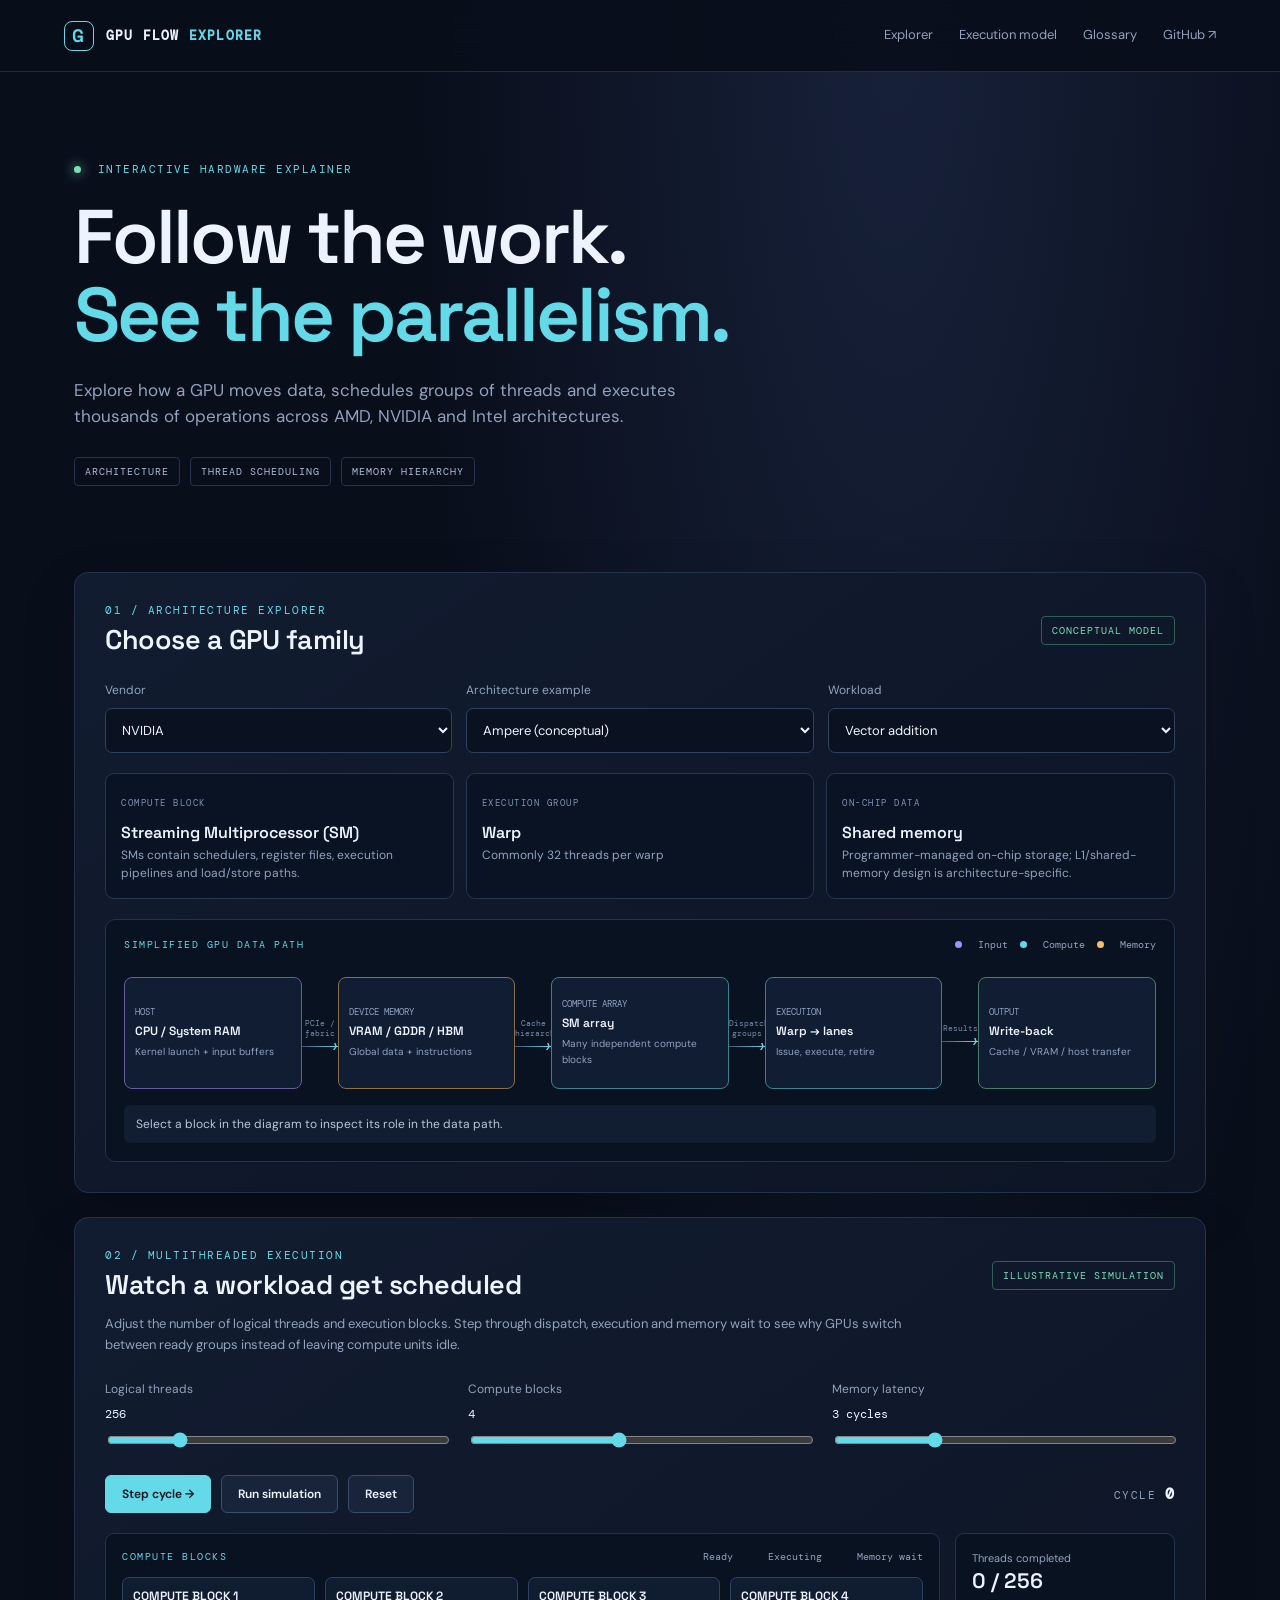
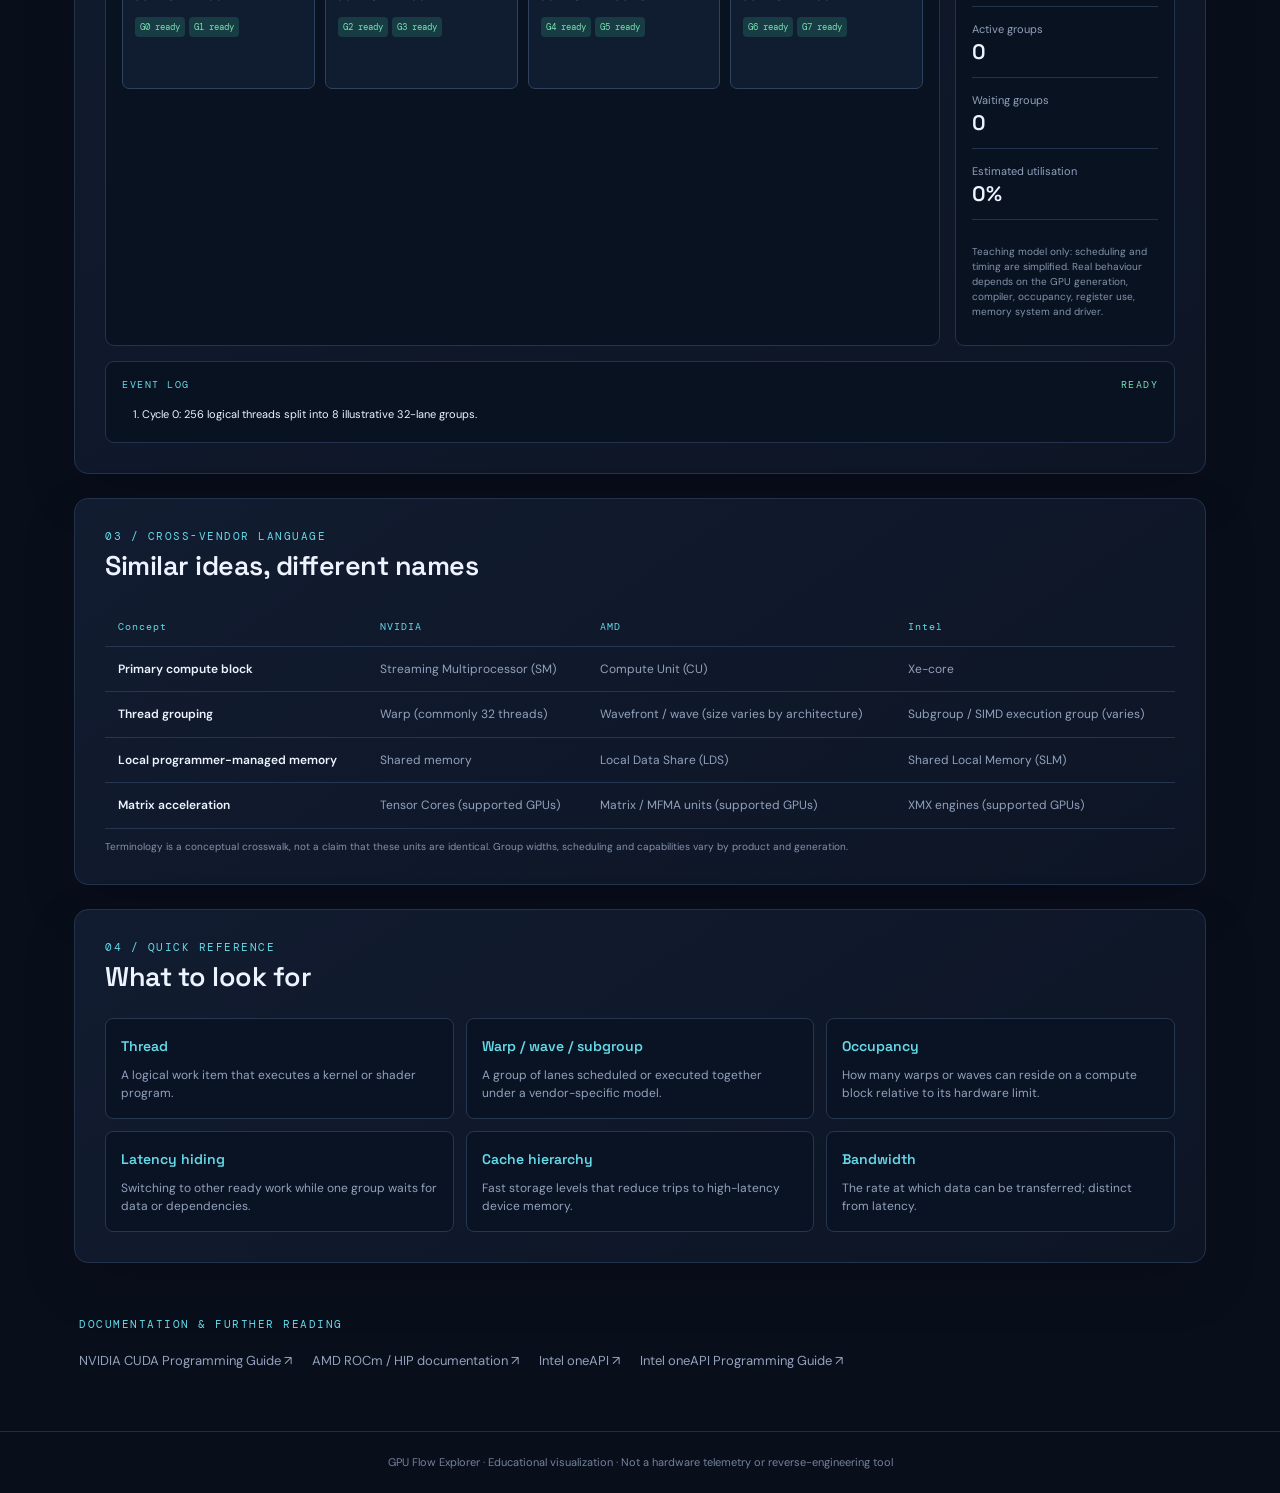
==== index.html @ 3dbf8d91 "Add files via upload" ====
<!doctype html>
<html lang="en">
<head>
  <meta charset="utf-8">
  <meta name="viewport" content="width=device-width,initial-scale=1">
  <meta name="description" content="An interactive explainer for GPU architecture, parallel execution, multithreading and data movement across AMD, NVIDIA and Intel GPUs.">
  <meta name="theme-color" content="#0b1020">
  <title>GPU Flow Explorer — Inside Parallel Computing</title>
  <link rel="stylesheet" href="styles.css">
</head>
<body>
  <header class="topbar">
    <a class="brand" href="#"><span class="brand-mark">G</span><span>GPU FLOW <b>EXPLORER</b></span></a>
    <nav><a href="#explorer">Explorer</a><a href="#execution">Execution model</a><a href="#glossary">Glossary</a><a href="https://github.com/" target="_blank" rel="noreferrer">GitHub ↗</a></nav>
  </header>
  <main>
    <section class="hero">
      <div class="eyebrow"><span class="pulse"></span> INTERACTIVE HARDWARE EXPLAINER</div>
      <h1>Follow the work.<br><span>See the parallelism.</span></h1>
      <p>Explore how a GPU moves data, schedules groups of threads and executes thousands of operations across AMD, NVIDIA and Intel architectures.</p>
      <div class="hero-tags"><span>ARCHITECTURE</span><span>THREAD SCHEDULING</span><span>MEMORY HIERARCHY</span></div>
    </section>

    <section id="explorer" class="panel">
      <div class="section-heading">
        <div><div class="eyebrow">01 / ARCHITECTURE EXPLORER</div><h2>Choose a GPU family</h2></div>
        <span class="status-chip">CONCEPTUAL MODEL</span>
      </div>
      <div class="controls">
        <label>Vendor
          <select id="vendor">
            <option value="nvidia">NVIDIA</option><option value="amd">AMD</option><option value="intel">Intel</option>
          </select>
        </label>
        <label>Architecture example
          <select id="architecture"></select>
        </label>
        <label>Workload
          <select id="workload">
            <option value="vector">Vector addition</option><option value="matrix">Matrix multiplication</option><option value="graphics">Graphics / raster workload</option><option value="memory">Memory-bound gather</option>
          </select>
        </label>
      </div>
      <div class="architecture-summary">
        <div><span class="micro-label">COMPUTE BLOCK</span><strong id="computeName">Streaming Multiprocessor</strong><p id="computeDesc"></p></div>
        <div><span class="micro-label">EXECUTION GROUP</span><strong id="groupName">Warp</strong><p id="groupDesc"></p></div>
        <div><span class="micro-label">ON-CHIP DATA</span><strong id="localMemName">Shared memory</strong><p id="localMemDesc"></p></div>
      </div>
      <div class="diagram-wrap">
        <div class="diagram-title"><span>SIMPLIFIED GPU DATA PATH</span><span class="legend"><i class="dot input"></i>Input <i class="dot compute"></i>Compute <i class="dot memory"></i>Memory</span></div>
        <div class="flow-diagram" id="flowDiagram">
          <div class="node input-node" data-node="host"><small>HOST</small><b>CPU / System RAM</b><span>Kernel launch + input buffers</span></div>
          <div class="connector"><span>PCIe / fabric</span><i></i></div>
          <div class="node memory-node" data-node="vram"><small>DEVICE MEMORY</small><b>VRAM / GDDR / HBM</b><span>Global data + instructions</span></div>
          <div class="connector"><span>Cache hierarchy</span><i></i></div>
          <div class="node compute-node" data-node="compute"><small>COMPUTE ARRAY</small><b id="diagramCompute">SM array</b><span>Many independent compute blocks</span></div>
          <div class="connector"><span>Dispatch groups</span><i></i></div>
          <div class="node thread-node" data-node="threads"><small>EXECUTION</small><b id="diagramGroup">Warps → lanes</b><span>Issue, execute, retire</span></div>
          <div class="connector"><span>Results</span><i></i></div>
          <div class="node output-node" data-node="output"><small>OUTPUT</small><b>Write-back</b><span>Cache / VRAM / host transfer</span></div>
        </div>
        <div class="node-detail" id="nodeDetail">Select a block in the diagram to inspect its role in the data path.</div>
      </div>
    </section>

    <section id="execution" class="panel">
      <div class="section-heading">
        <div><div class="eyebrow">02 / MULTITHREADED EXECUTION</div><h2>Watch a workload get scheduled</h2></div>
        <span class="status-chip">ILLUSTRATIVE SIMULATION</span>
      </div>
      <p class="section-intro">Adjust the number of logical threads and execution blocks. Step through dispatch, execution and memory wait to see why GPUs switch between ready groups instead of leaving compute units idle.</p>
      <div class="sim-controls">
        <label>Logical threads <output id="threadCountOut">256</output><input id="threadCount" type="range" min="64" max="1024" step="64" value="256"></label>
        <label>Compute blocks <output id="blockCountOut">4</output><input id="blockCount" type="range" min="1" max="8" value="4"></label>
        <label>Memory latency <output id="latencyOut">3 cycles</output><input id="latency" type="range" min="1" max="8" value="3"></label>
      </div>
      <div class="sim-actions"><button id="stepBtn" class="primary">Step cycle →</button><button id="runBtn">Run simulation</button><button id="resetBtn">Reset</button><span class="cycle-readout">CYCLE <b id="cycle">0</b></span></div>
      <div class="sim-layout">
        <div class="scheduler">
          <div class="diagram-title">COMPUTE BLOCKS <span class="legend"><i class="dot ready"></i>Ready <i class="dot active"></i>Executing <i class="dot waiting"></i>Memory wait</span></div>
          <div id="blocks" class="blocks"></div>
        </div>
        <aside class="metrics">
          <div class="metric"><span>Threads completed</span><b id="completed">0 / 256</b></div>
          <div class="metric"><span>Active groups</span><b id="activeGroups">0</b></div>
          <div class="metric"><span>Waiting groups</span><b id="waitingGroups">0</b></div>
          <div class="metric"><span>Estimated utilisation</span><b id="utilisation">0%</b></div>
          <p class="note">Teaching model only: scheduling and timing are simplified. Real behaviour depends on the GPU generation, compiler, occupancy, register use, memory system and driver.</p>
        </aside>
      </div>
      <div class="timeline"><div class="diagram-title">EVENT LOG <span id="phaseLabel">READY</span></div><ol id="eventLog"><li>Configure a workload, then step or run the simulation.</li></ol></div>
    </section>

    <section class="panel compare">
      <div class="section-heading"><div><div class="eyebrow">03 / CROSS-VENDOR LANGUAGE</div><h2>Similar ideas, different names</h2></div></div>
      <div class="table-scroll"><table><thead><tr><th>Concept</th><th>NVIDIA</th><th>AMD</th><th>Intel</th></tr></thead><tbody>
        <tr><td>Primary compute block</td><td>Streaming Multiprocessor (SM)</td><td>Compute Unit (CU)</td><td>Xe-core</td></tr>
        <tr><td>Thread grouping</td><td>Warp (commonly 32 threads)</td><td>Wavefront / wave (size varies by architecture)</td><td>Subgroup / SIMD execution group (varies)</td></tr>
        <tr><td>Local programmer-managed memory</td><td>Shared memory</td><td>Local Data Share (LDS)</td><td>Shared Local Memory (SLM)</td></tr>
        <tr><td>Matrix acceleration</td><td>Tensor Cores (supported GPUs)</td><td>Matrix / MFMA units (supported GPUs)</td><td>XMX engines (supported GPUs)</td></tr>
      </tbody></table></div>
      <p class="note">Terminology is a conceptual crosswalk, not a claim that these units are identical. Group widths, scheduling and capabilities vary by product and generation.</p>
    </section>

    <section id="glossary" class="panel glossary">
      <div class="section-heading"><div><div class="eyebrow">04 / QUICK REFERENCE</div><h2>What to look for</h2></div></div>
      <div class="glossary-grid">
        <article><b>Thread</b><p>A logical work item that executes a kernel or shader program.</p></article>
        <article><b>Warp / wave / subgroup</b><p>A group of lanes scheduled or executed together under a vendor-specific model.</p></article>
        <article><b>Occupancy</b><p>How many warps or waves can reside on a compute block relative to its hardware limit.</p></article>
        <article><b>Latency hiding</b><p>Switching to other ready work while one group waits for data or dependencies.</p></article>
        <article><b>Cache hierarchy</b><p>Fast storage levels that reduce trips to high-latency device memory.</p></article>
        <article><b>Bandwidth</b><p>The rate at which data can be transferred; distinct from latency.</p></article>
      </div>
    </section>

    <section class="sources">
      <div class="eyebrow">DOCUMENTATION & FURTHER READING</div>
      <a href="https://docs.nvidia.com/cuda/cuda-c-programming-guide/" target="_blank" rel="noreferrer">NVIDIA CUDA Programming Guide ↗</a>
      <a href="https://rocm.docs.amd.com/projects/HIP/en/latest/" target="_blank" rel="noreferrer">AMD ROCm / HIP documentation ↗</a>
      <a href="https://www.intel.com/content/www/us/en/developer/tools/oneapi/overview.html" target="_blank" rel="noreferrer">Intel oneAPI ↗</a>
      <a href="https://www.intel.com/content/www/us/en/docs/oneapi/programming-guide/current/overview.html" target="_blank" rel="noreferrer">Intel oneAPI Programming Guide ↗</a>
    </section>
  </main>
  <footer>GPU Flow Explorer · Educational visualization · Not a hardware telemetry or reverse-engineering tool</footer>
  <script src="app.js"></script>
</body>
</html>
---- styles.css ----
@import url('https://fonts.googleapis.com/css2?family=DM+Mono:wght@400;500&family=DM+Sans:wght@400;500;600;700&family=Space+Grotesk:wght@400;500;600;700&display=swap');
:root{--bg:#090e1b;--panel:#10182a;--panel2:#0c1424;--line:#24334c;--text:#eef4ff;--muted:#92a2bd;--cyan:#64d9e8;--violet:#9d91ff;--green:#78e0b2;--amber:#f5bd68;--red:#ff858e}
*{box-sizing:border-box}html{scroll-behavior:smooth}body{margin:0;background:radial-gradient(ellipse at 70% 0%,#17213a 0,transparent 38%),var(--bg);color:var(--text);font-family:'DM Sans',sans-serif;line-height:1.55}.topbar{height:72px;border-bottom:1px solid #202c43;display:flex;align-items:center;justify-content:space-between;padding:0 max(5vw,24px);position:sticky;top:0;background:#090e1beF;backdrop-filter:blur(16px);z-index:5}.brand{display:flex;gap:12px;align-items:center;text-decoration:none;color:var(--text);font:600 13px 'DM Mono',monospace;letter-spacing:1.2px}.brand b{color:var(--cyan)}.brand-mark{width:30px;height:30px;border:1px solid var(--cyan);color:var(--cyan);display:grid;place-items:center;border-radius:8px;font:700 18px 'Space Grotesk'}.topbar nav{display:flex;gap:26px}.topbar nav a,.sources a{color:var(--muted);font-size:13px;text-decoration:none}.topbar nav a:hover,.sources a:hover{color:var(--cyan)}main{max-width:1180px;margin:auto;padding:0 24px}.hero{padding:90px 0 62px;max-width:760px}.eyebrow,.micro-label,.diagram-title,.cycle-readout{font:11px 'DM Mono',monospace;letter-spacing:1.5px;color:var(--cyan)}.pulse{display:inline-block;width:7px;height:7px;border-radius:50%;background:var(--green);box-shadow:0 0 12px var(--green);margin-right:8px}.hero h1{font:600 clamp(44px,7vw,76px)/1.03 'Space Grotesk';letter-spacing:-3px;margin:22px 0}.hero h1 span{color:var(--cyan)}.hero p{font-size:17px;color:var(--muted);max-width:650px}.hero-tags{display:flex;gap:10px;flex-wrap:wrap;margin-top:28px}.hero-tags span,.status-chip{border:1px solid var(--line);border-radius:4px;padding:7px 10px;color:#aebdd5;font:10px 'DM Mono';letter-spacing:1px}.panel{background:linear-gradient(145deg,#121c30,#0d1525);border:1px solid var(--line);border-radius:14px;padding:30px;margin:24px 0;box-shadow:0 20px 55px #0002}.section-heading{display:flex;align-items:center;justify-content:space-between;gap:16px;margin-bottom:24px}.section-heading h2{font:600 27px 'Space Grotesk';margin:5px 0 0;letter-spacing:-.5px}.status-chip{color:var(--green);border-color:#315d57}.controls{display:grid;grid-template-columns:repeat(3,1fr);gap:14px}.controls label,.sim-controls label{display:flex;flex-direction:column;gap:8px;color:var(--muted);font-size:12px}.controls select{width:100%;background:#0a1221;color:var(--text);border:1px solid #30415e;border-radius:7px;padding:12px;font:13px 'DM Sans'}.architecture-summary{display:grid;grid-template-columns:repeat(3,1fr);gap:12px;margin:20px 0}.architecture-summary>div{background:#0a1323;border:1px solid #263650;border-radius:9px;padding:15px}.micro-label{font-size:9px;color:#8093b2}.architecture-summary strong{display:block;font:600 16px 'Space Grotesk';margin:8px 0 3px}.architecture-summary p{margin:0;color:var(--muted);font-size:12px}.diagram-wrap{background:#091221;border:1px solid #23334d;border-radius:10px;padding:18px}.diagram-title{display:flex;align-items:center;justify-content:space-between;gap:12px;font-size:10px}.legend{display:flex;gap:12px;align-items:center;color:var(--muted);font:10px 'DM Mono';letter-spacing:0}.dot{display:inline-block;width:7px;height:7px;border-radius:50%;margin-right:4px}.input{background:var(--violet)}.compute{background:var(--cyan)}.memory{background:var(--amber)}.flow-diagram{display:grid;grid-template-columns:1fr 36px 1fr 36px 1fr 36px 1fr 36px 1fr;align-items:center;margin:26px 0 16px}.node{min-height:112px;border:1px solid #3c4c69;background:#101d32;border-radius:8px;padding:12px 10px;display:flex;flex-direction:column;justify-content:center;gap:5px;cursor:pointer;transition:.2s}.node:hover,.node.selected{transform:translateY(-3px);border-color:var(--cyan);box-shadow:0 0 20px #64d9e822}.node small{font:9px 'DM Mono';color:var(--muted)}.node b{font:600 12px 'Space Grotesk'}.node span{font-size:10px;color:var(--muted)}.input-node{border-color:#665c9e}.memory-node{border-color:#8b7046}.compute-node,.thread-node{border-color:#3b8290}.output-node{border-color:#4a7c6b}.connector{text-align:center;color:#7789a7;font:8px 'DM Mono'}.connector i{display:block;height:1px;background:linear-gradient(90deg,#425575,var(--cyan));position:relative;margin-top:8px}.connector i:after{content:'›';position:absolute;right:-2px;top:-11px;color:var(--cyan);font-size:17px}.node-detail{font-size:12px;color:#b7c6dc;padding:10px 12px;background:#111e32;border-radius:6px;min-height:38px}.section-intro{color:var(--muted);font-size:13px;max-width:800px;margin-top:-12px}.sim-controls{display:grid;grid-template-columns:repeat(3,1fr);gap:20px;margin:25px 0}.sim-controls output{color:var(--text);font:12px 'DM Mono'}.sim-controls input{width:100%;accent-color:var(--cyan)}.sim-actions{display:flex;align-items:center;gap:10px;margin-bottom:20px}button{border:1px solid #3b4d6b;background:#17243a;color:var(--text);padding:10px 16px;border-radius:6px;font:600 12px 'DM Sans';cursor:pointer}button:hover{border-color:var(--cyan)}button.primary{background:var(--cyan);color:#07121e;border-color:var(--cyan)}.cycle-readout{margin-left:auto;color:var(--muted)}.cycle-readout b{color:var(--text);font-size:15px}.sim-layout{display:grid;grid-template-columns:1fr 220px;gap:15px}.scheduler,.metrics,.timeline{background:#091221;border:1px solid #23334d;border-radius:9px;padding:16px}.blocks{display:grid;grid-template-columns:repeat(4,1fr);gap:10px;margin-top:14px}.block{border:1px solid #30415e;border-radius:7px;padding:10px;background:#101c30;min-height:112px}.block h4{margin:0 0 9px;font:600 12px 'Space Grotesk'}.group{display:inline-block;padding:4px 5px;margin:2px;border-radius:4px;font:9px 'DM Mono';background:#183c43;color:var(--green)}.group.active{background:#174a57;color:#83eaff;box-shadow:0 0 9px #64d9e844}.group.waiting{background:#4b3821;color:var(--amber)}.metrics{display:flex;flex-direction:column;gap:14px}.metric{border-bottom:1px solid #23334d;padding-bottom:10px}.metric span{display:block;color:var(--muted);font-size:11px}.metric b{font:600 21px 'Space Grotesk'}.note{font-size:10px;color:#8293ad;line-height:1.5}.timeline{margin-top:15px}.timeline ol{margin:12px 0 0;padding-left:20px;color:var(--muted);font-size:11px}.timeline li{padding:3px 0}.timeline li:first-child{color:var(--text)}#phaseLabel{color:var(--green)}.table-scroll{overflow-x:auto}table{border-collapse:collapse;width:100%;font-size:12px}th,td{text-align:left;padding:13px;border-bottom:1px solid #263650;min-width:150px}th{color:var(--cyan);font:10px 'DM Mono';letter-spacing:1px}td:first-child{color:var(--text);font-weight:600}td{color:var(--muted)}.compare .note{margin-bottom:0}.glossary-grid{display:grid;grid-template-columns:repeat(3,1fr);gap:12px}.glossary-grid article{background:#0a1323;border:1px solid #263650;border-radius:8px;padding:15px}.glossary-grid b{font:600 14px 'Space Grotesk';color:var(--cyan)}.glossary-grid p{font-size:12px;color:var(--muted);margin:7px 0 0}.sources{display:flex;gap:20px;flex-wrap:wrap;padding:30px 5px 60px}.sources .eyebrow{width:100%}footer{text-align:center;border-top:1px solid #202c43;padding:22px;color:#74839b;font-size:11px}
@media(max-width:850px){.flow-diagram{grid-template-columns:1fr;gap:6px}.connector{height:22px}.connector i{width:1px;height:12px;margin:3px auto;background:var(--cyan)}.connector i:after{content:'⌄';right:-5px;top:0}.node{min-height:80px}.sim-layout{grid-template-columns:1fr}.blocks{grid-template-columns:repeat(2,1fr)}.glossary-grid{grid-template-columns:repeat(2,1fr)}.topbar nav{gap:12px}.topbar nav a{font-size:11px}}
@media(max-width:560px){.topbar{padding:0 15px}.topbar nav a:nth-child(2),.topbar nav a:nth-child(3){display:none}main{padding:0 14px}.hero{padding:65px 0 40px}.hero h1{letter-spacing:-2px}.panel{padding:18px}.controls,.architecture-summary,.sim-controls,.glossary-grid{grid-template-columns:1fr}.section-heading{align-items:flex-start;flex-direction:column}.blocks{grid-template-columns:1fr 1fr}.sources{gap:12px;flex-direction:column}.diagram-title{align-items:flex-start;flex-direction:column}.sim-actions{flex-wrap:wrap}}
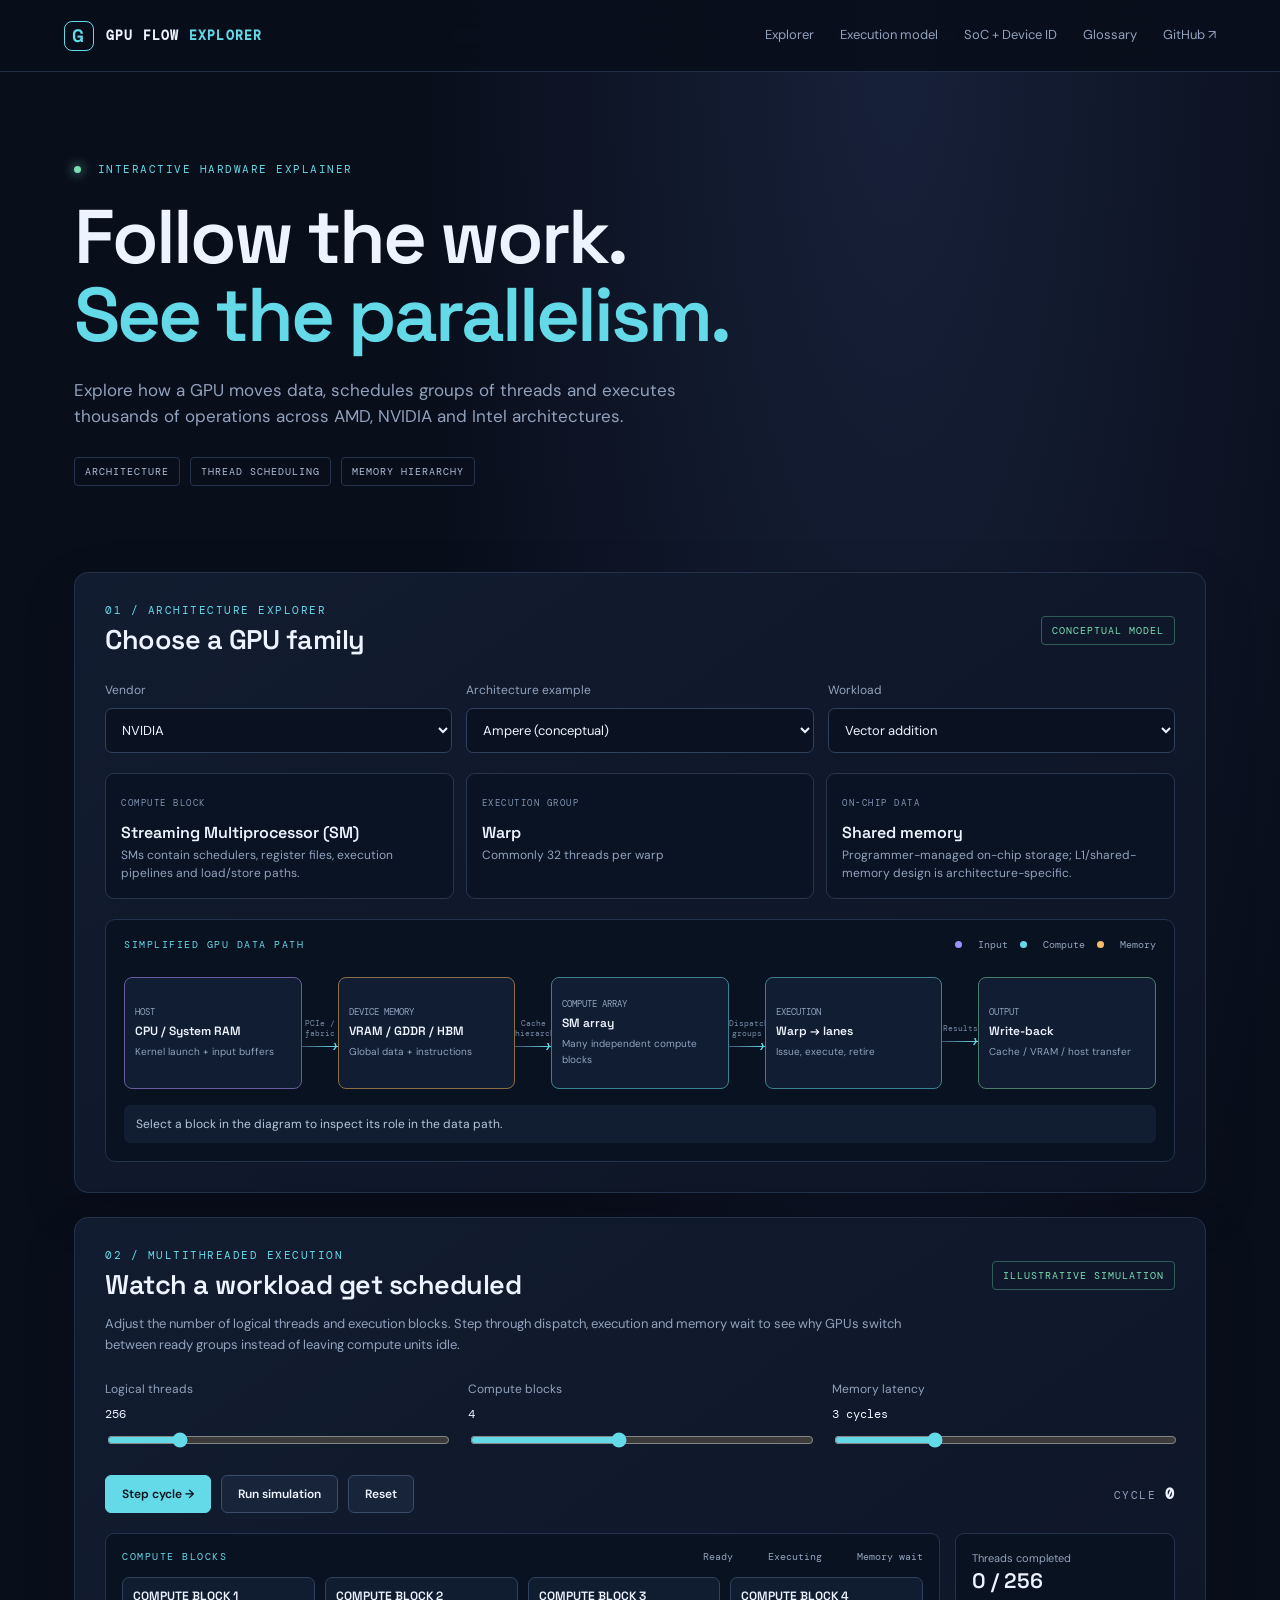
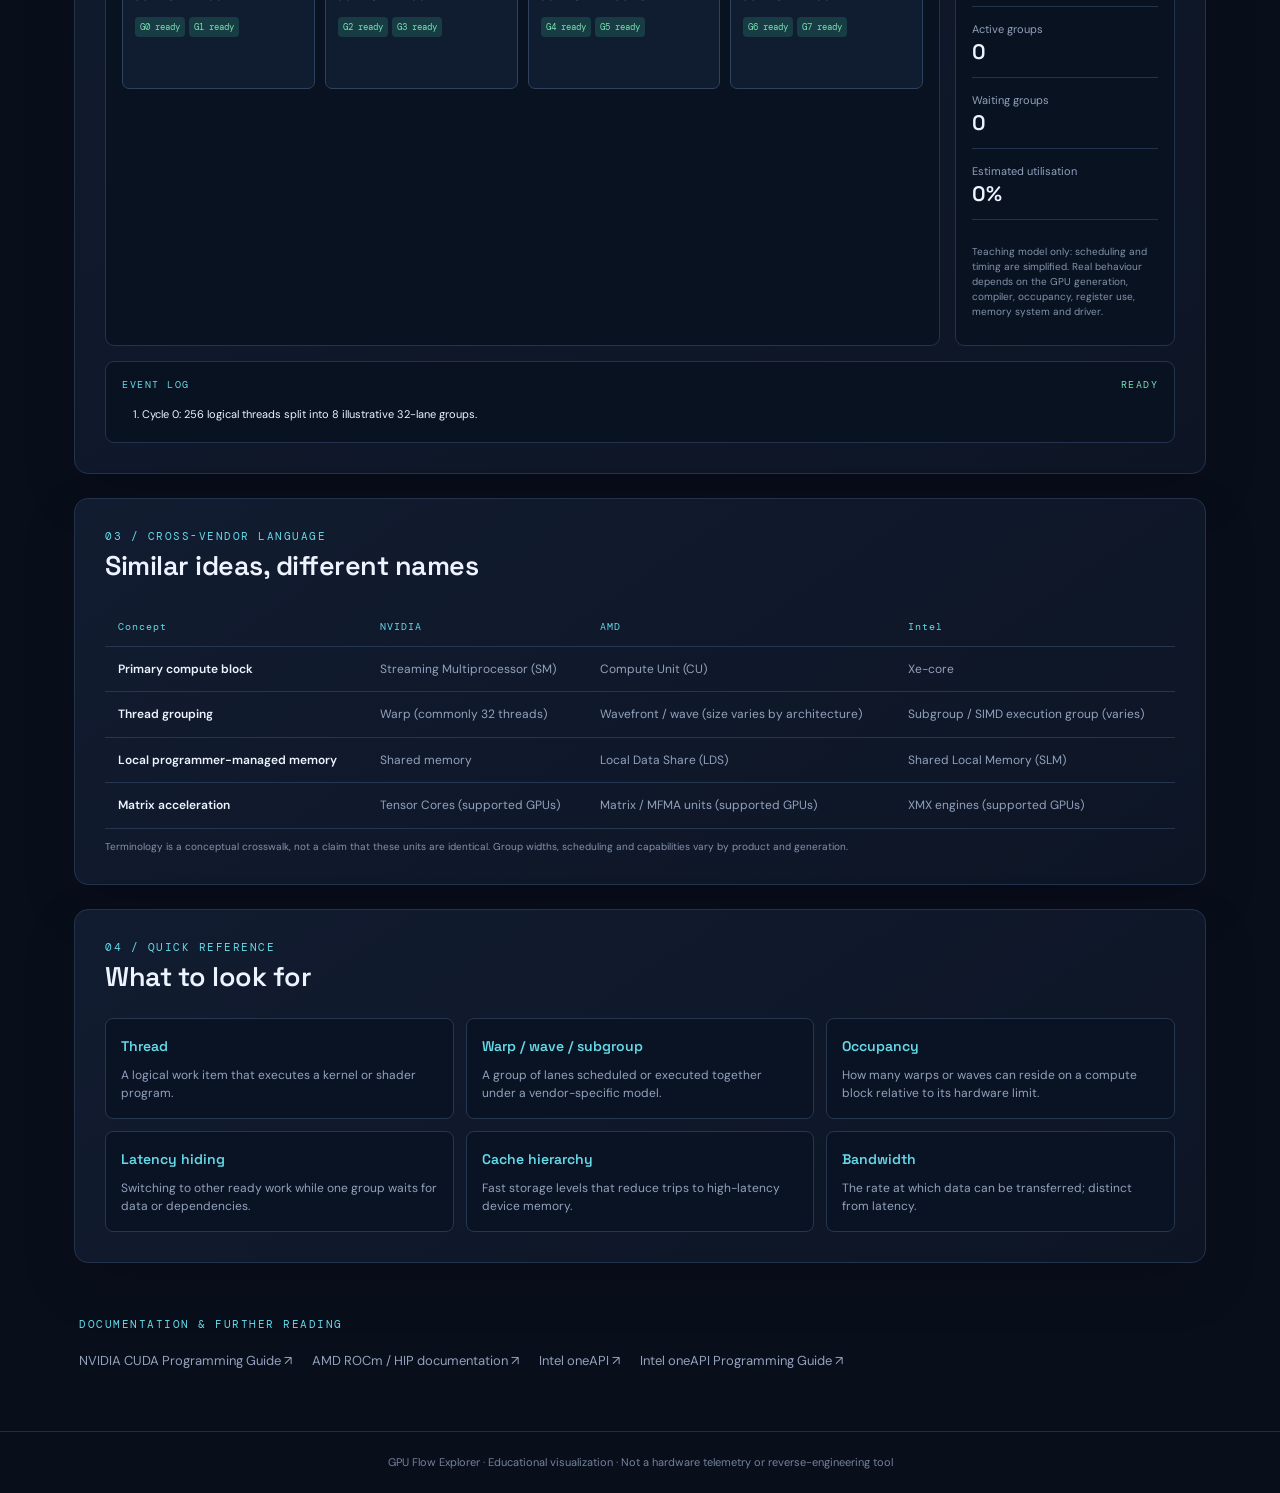
==== commit cfc47956: "Link SoC comparison and device recovery lab from main explorer" ====
--- a/index.html
+++ b/index.html
@@ -11,7 +11,7 @@
 <body>
   <header class="topbar">
     <a class="brand" href="#"><span class="brand-mark">G</span><span>GPU FLOW <b>EXPLORER</b></span></a>
-    <nav><a href="#explorer">Explorer</a><a href="#execution">Execution model</a><a href="#glossary">Glossary</a><a href="https://github.com/" target="_blank" rel="noreferrer">GitHub ↗</a></nav>
+    <nav><a href="#explorer">Explorer</a><a href="#execution">Execution model</a><a href="./update/">SoC + Device ID</a><a href="#glossary">Glossary</a><a href="https://github.com/gupteshweta/gpu-flow-explorer" target="_blank" rel="noreferrer">GitHub ↗</a></nav>
   </header>
   <main>
     <section class="hero">
